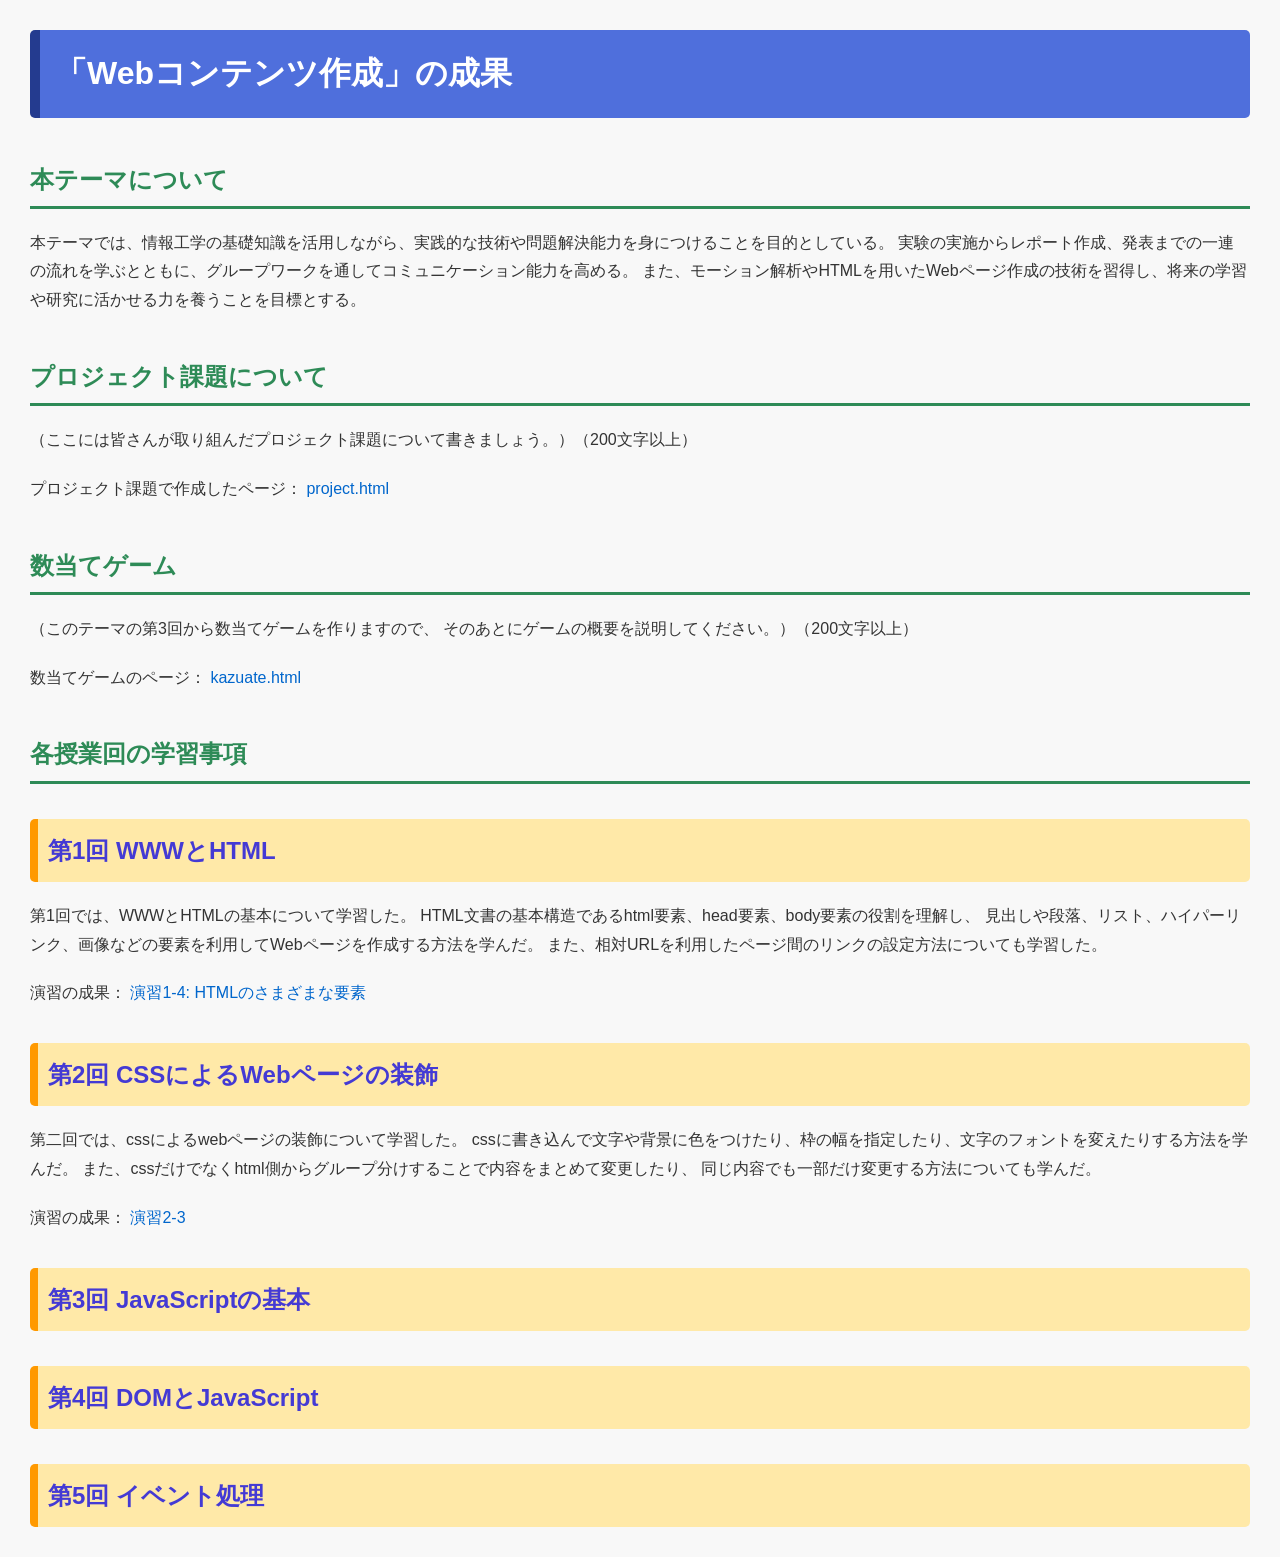
==== index.html @ 3041948b "手直し" ====
<!DOCTYPE html>
<html lang="ja">
<head>
    <meta charset="UTF-8">
    <title>「Webコンテンツ作成」の成果</title>
    <link rel="stylesheet" href="index.css">
</head>
<body>

    <h1>「Webコンテンツ作成」の成果</h1>

    <h2>本テーマについて</h2>

    <p>
        本テーマでは、情報工学の基礎知識を活用しながら、実践的な技術や問題解決能力を身につけることを目的としている。
        実験の実施からレポート作成、発表までの一連の流れを学ぶとともに、グループワークを通してコミュニケーション能力を高める。
        また、モーション解析やHTMLを用いたWebページ作成の技術を習得し、将来の学習や研究に活かせる力を養うことを目標とする。
    </p>

    <h2>プロジェクト課題について</h2>

    <p>
        （ここには皆さんが取り組んだプロジェクト課題について書きましょう。）（200文字以上）
    </p>

    <p>
        プロジェクト課題で作成したページ：
        <a href="project.html">project.html</a>
    </p>

    <h2>数当てゲーム</h2>

    <p>
        （このテーマの第3回から数当てゲームを作りますので、
        そのあとにゲームの概要を説明してください。）（200文字以上）
    </p>

    <p>
        数当てゲームのページ：
        <a href="kazuate.html">kazuate.html</a>
    </p>

    <h2>各授業回の学習事項</h2>

    <h2 class="lesson">第1回 WWWとHTML</h2>

    <p>
        第1回では、WWWとHTMLの基本について学習した。
        HTML文書の基本構造であるhtml要素、head要素、body要素の役割を理解し、
        見出しや段落、リスト、ハイパーリンク、画像などの要素を利用してWebページを作成する方法を学んだ。
        また、相対URLを利用したページ間のリンクの設定方法についても学習した。
    </p>

    <p>
        演習の成果：
        <a href="practice-html/elements.html">演習1-4: HTMLのさまざまな要素</a>
    </p>

    <h2 class="lesson">第2回 CSSによるWebページの装飾</h2>
    
    <p>
        第二回では、cssによるwebページの装飾について学習した。
        cssに書き込んで文字や背景に色をつけたり、枠の幅を指定したり、文字のフォントを変えたりする方法を学んだ。
        また、cssだけでなくhtml側からグループ分けすることで内容をまとめて変更したり、
        同じ内容でも一部だけ変更する方法についても学んだ。
    </p>

    <p>
        演習の成果：
        <a href="practice-css/browser-intro.html">演習2-3</a>
    </p>


    <h2 class="lesson">第3回 JavaScriptの基本</h2>

    <h2 class="lesson">第4回 DOMとJavaScript</h2>

    <h2 class="lesson">第5回 イベント処理</h2>

</body>
</html>
---- index.css ----
body {
    font-family: sans-serif;
    background-color: #f8f8f8;
    color: #333333;
    line-height: 1.8;
    margin: 30px;
}


h1 {
    background-color: #4f6fdc;
    color: white;
    padding: 15px;
    border-left: 10px solid #243b8f;
    border-radius: 5px;
}


h2 {
    color: #2e8b57;
    border-bottom: 3px solid #2e8b57;
    padding-bottom: 5px;
    margin-top: 40px;
}


h2.lesson {
    background-color: #ffe9a8;
    color: #443ad4;
    border-left: 8px solid #ff9900;
    border-bottom: none;
    padding: 10px;
    margin-top: 35px;
    border-radius: 5px;
}

p {
    margin-bottom: 20px;
}

a {
    color: #0066cc;
    text-decoration: none;
}

a:hover {
    text-decoration: underline;
}
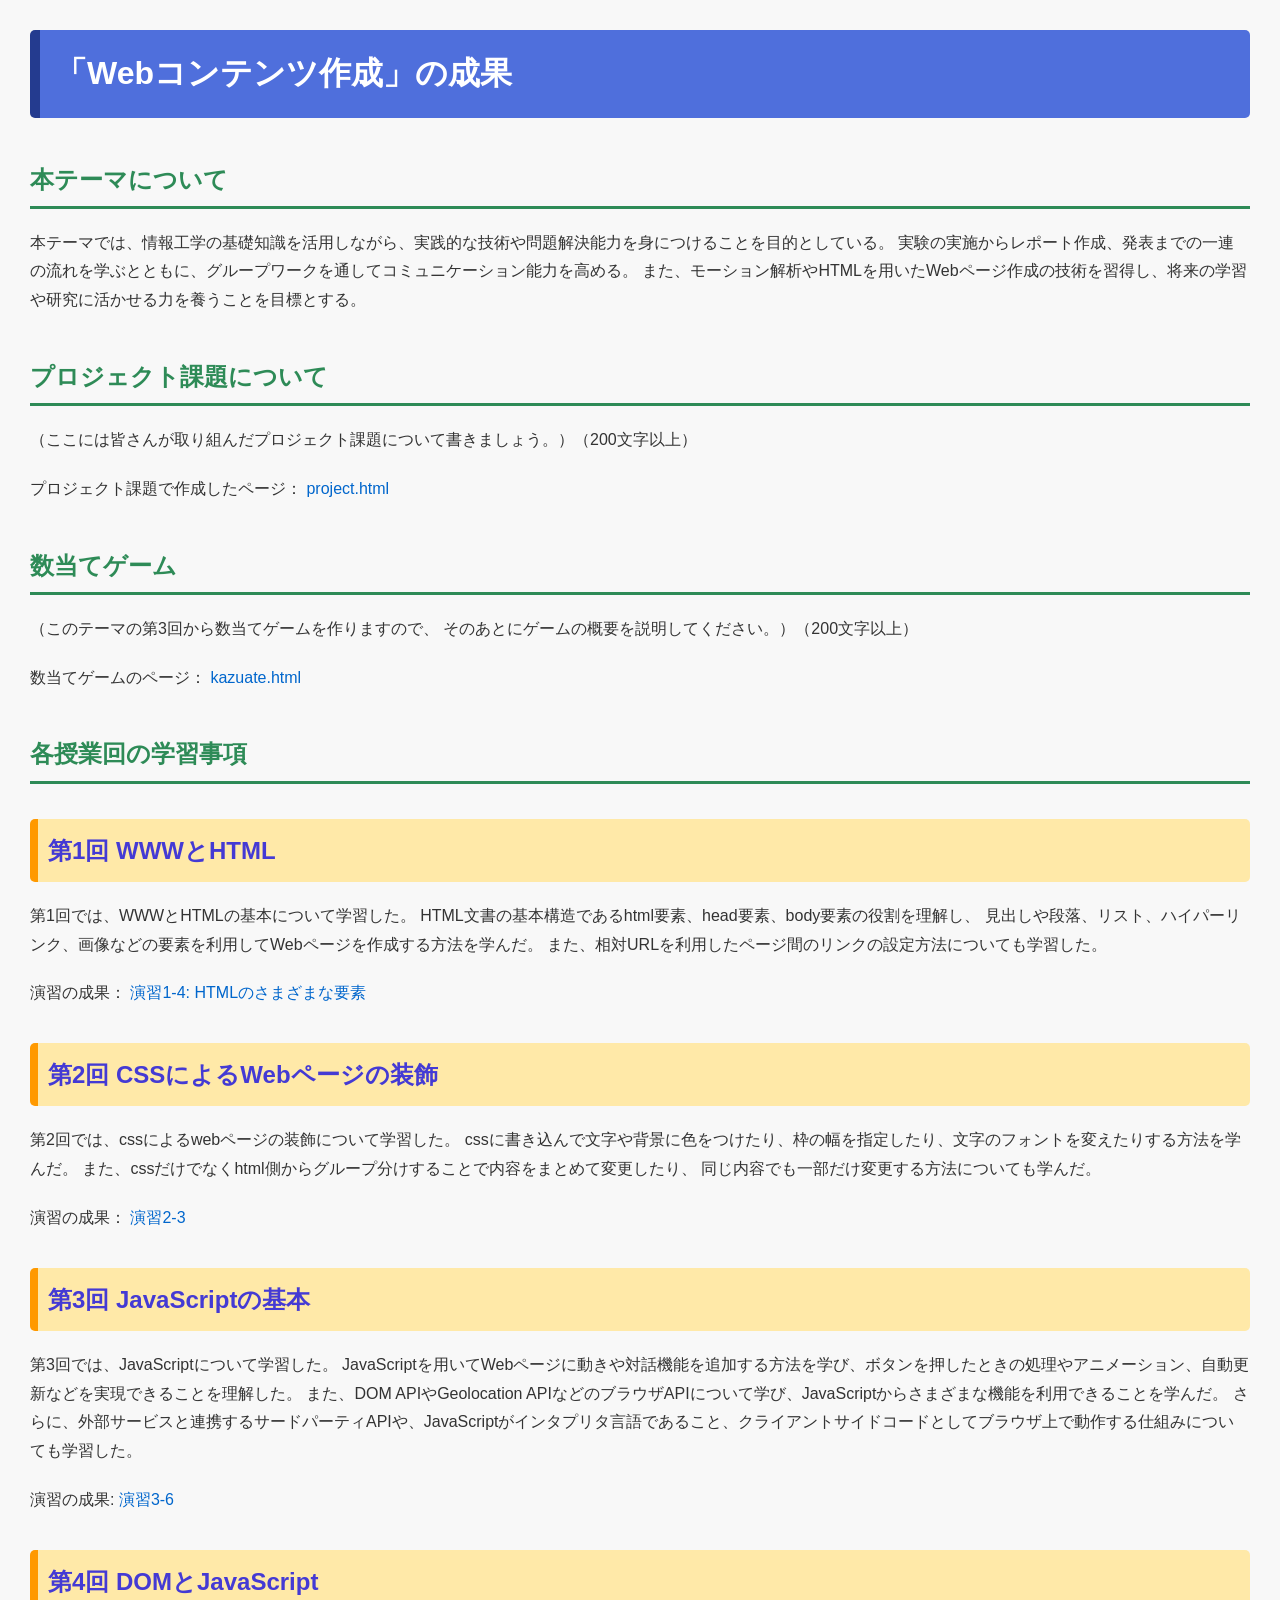
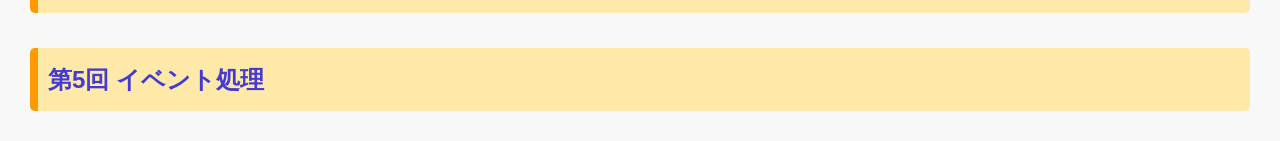
==== commit 31674679: "第三回" ====
--- a/index.html
+++ b/index.html
@@ -59,7 +59,7 @@
     <h2 class="lesson">第2回 CSSによるWebページの装飾</h2>
     
     <p>
-        第二回では、cssによるwebページの装飾について学習した。
+        第2回では、cssによるwebページの装飾について学習した。
         cssに書き込んで文字や背景に色をつけたり、枠の幅を指定したり、文字のフォントを変えたりする方法を学んだ。
         また、cssだけでなくhtml側からグループ分けすることで内容をまとめて変更したり、
         同じ内容でも一部だけ変更する方法についても学んだ。
@@ -73,6 +73,19 @@
 
     <h2 class="lesson">第3回 JavaScriptの基本</h2>
 
+    <p>
+        第3回では、JavaScriptについて学習した。
+        JavaScriptを用いてWebページに動きや対話機能を追加する方法を学び、ボタンを押したときの処理やアニメーション、自動更新などを実現できることを理解した。
+        また、DOM APIやGeolocation APIなどのブラウザAPIについて学び、JavaScriptからさまざまな機能を利用できることを学んだ。
+        さらに、外部サービスと連携するサードパーティAPIや、JavaScriptがインタプリタ言語であること、クライアントサイドコードとしてブラウザ上で動作する仕組みについても学習した。
+
+    </p>
+
+    <p>
+        演習の成果:
+        <a href="practice-js/obj-practice.html">演習3-6</a>
+    </p>
+
     <h2 class="lesson">第4回 DOMとJavaScript</h2>
 
     <h2 class="lesson">第5回 イベント処理</h2>
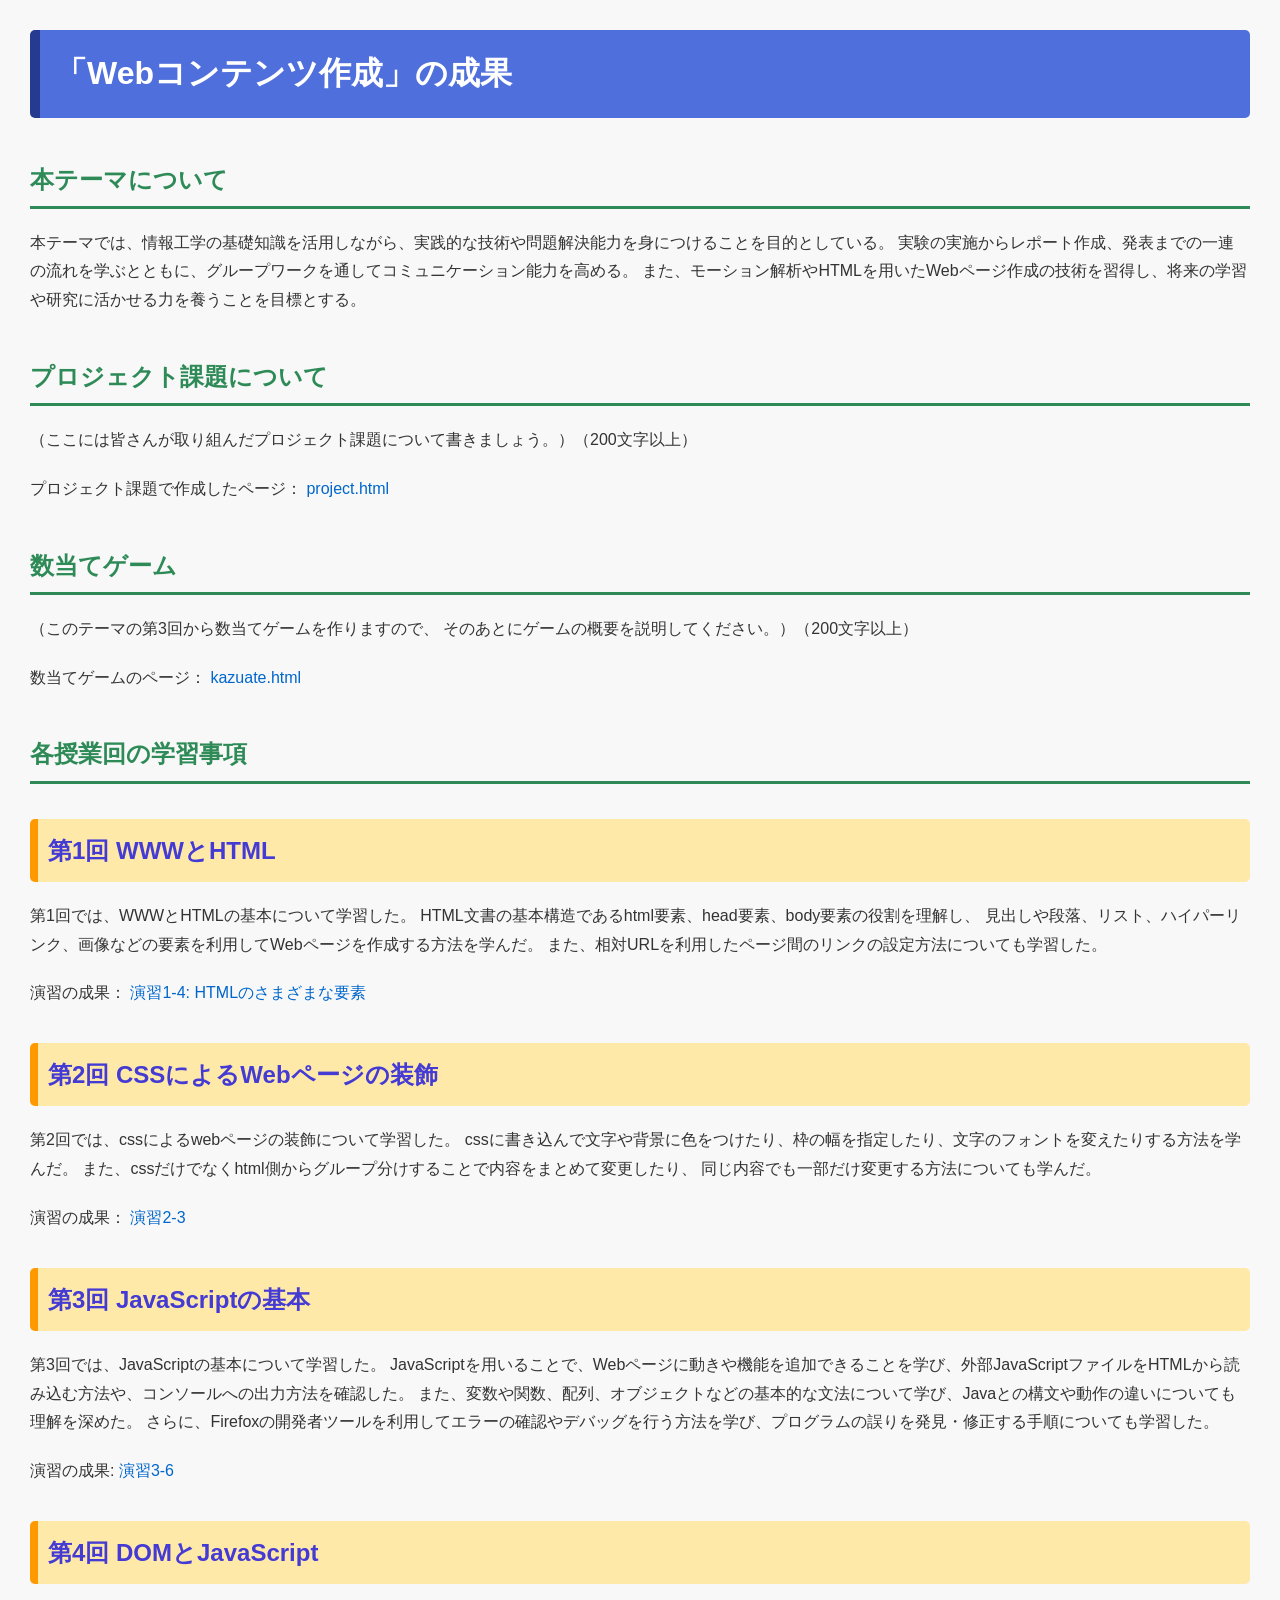
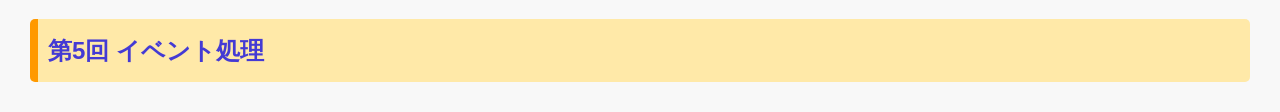
==== commit 6d5b4514: "手直し" ====
--- a/index.html
+++ b/index.html
@@ -74,10 +74,10 @@
     <h2 class="lesson">第3回 JavaScriptの基本</h2>
 
     <p>
-        第3回では、JavaScriptについて学習した。
-        JavaScriptを用いてWebページに動きや対話機能を追加する方法を学び、ボタンを押したときの処理やアニメーション、自動更新などを実現できることを理解した。
-        また、DOM APIやGeolocation APIなどのブラウザAPIについて学び、JavaScriptからさまざまな機能を利用できることを学んだ。
-        さらに、外部サービスと連携するサードパーティAPIや、JavaScriptがインタプリタ言語であること、クライアントサイドコードとしてブラウザ上で動作する仕組みについても学習した。
+        第3回では、JavaScriptの基本について学習した。
+        JavaScriptを用いることで、Webページに動きや機能を追加できることを学び、外部JavaScriptファイルをHTMLから読み込む方法や、コンソールへの出力方法を確認した。
+        また、変数や関数、配列、オブジェクトなどの基本的な文法について学び、Javaとの構文や動作の違いについても理解を深めた。
+        さらに、Firefoxの開発者ツールを利用してエラーの確認やデバッグを行う方法を学び、プログラムの誤りを発見・修正する手順についても学習した。
 
     </p>
 
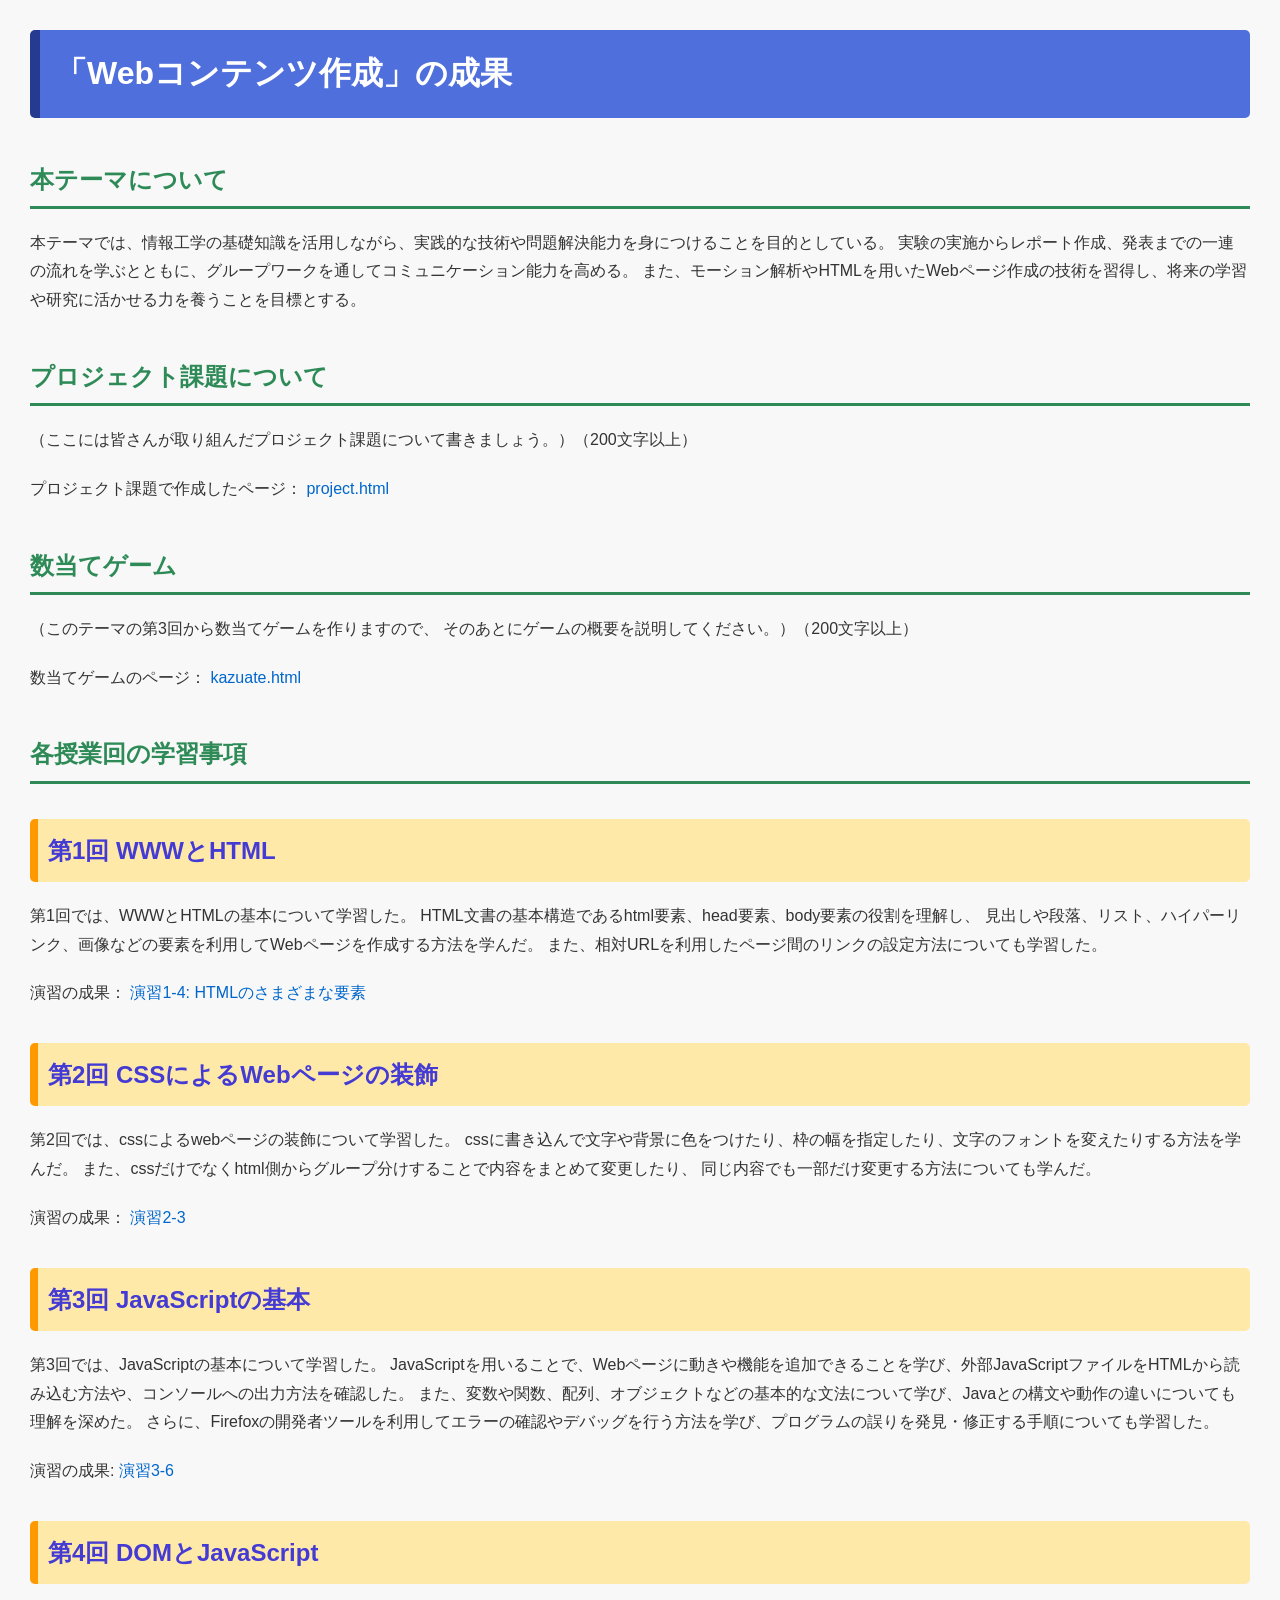
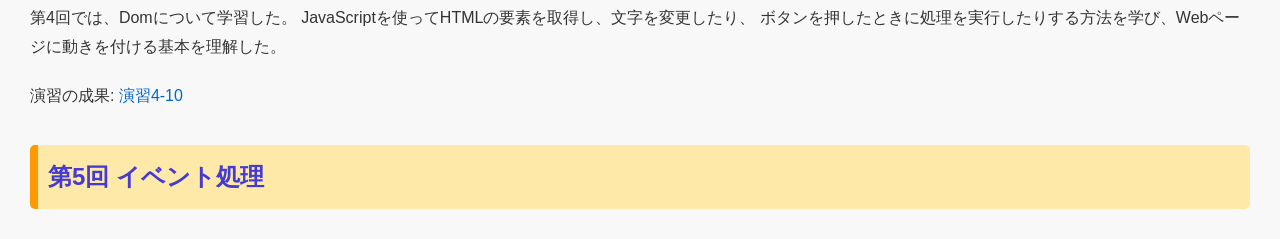
==== commit f69d15a7: "第4回" ====
--- a/index.html
+++ b/index.html
@@ -88,6 +88,17 @@
 
     <h2 class="lesson">第4回 DOMとJavaScript</h2>
 
+    <p>
+        第4回では、Domについて学習した。
+        JavaScriptを使ってHTMLの要素を取得し、文字を変更したり、
+        ボタンを押したときに処理を実行したりする方法を学び、Webページに動きを付ける基本を理解した。
+    </p>
+
+    <p>
+        演習の成果:
+        <a href="practice-eventdom/tashizan.html">演習4-10</a>
+    </p>
+
     <h2 class="lesson">第5回 イベント処理</h2>
 
 </body>
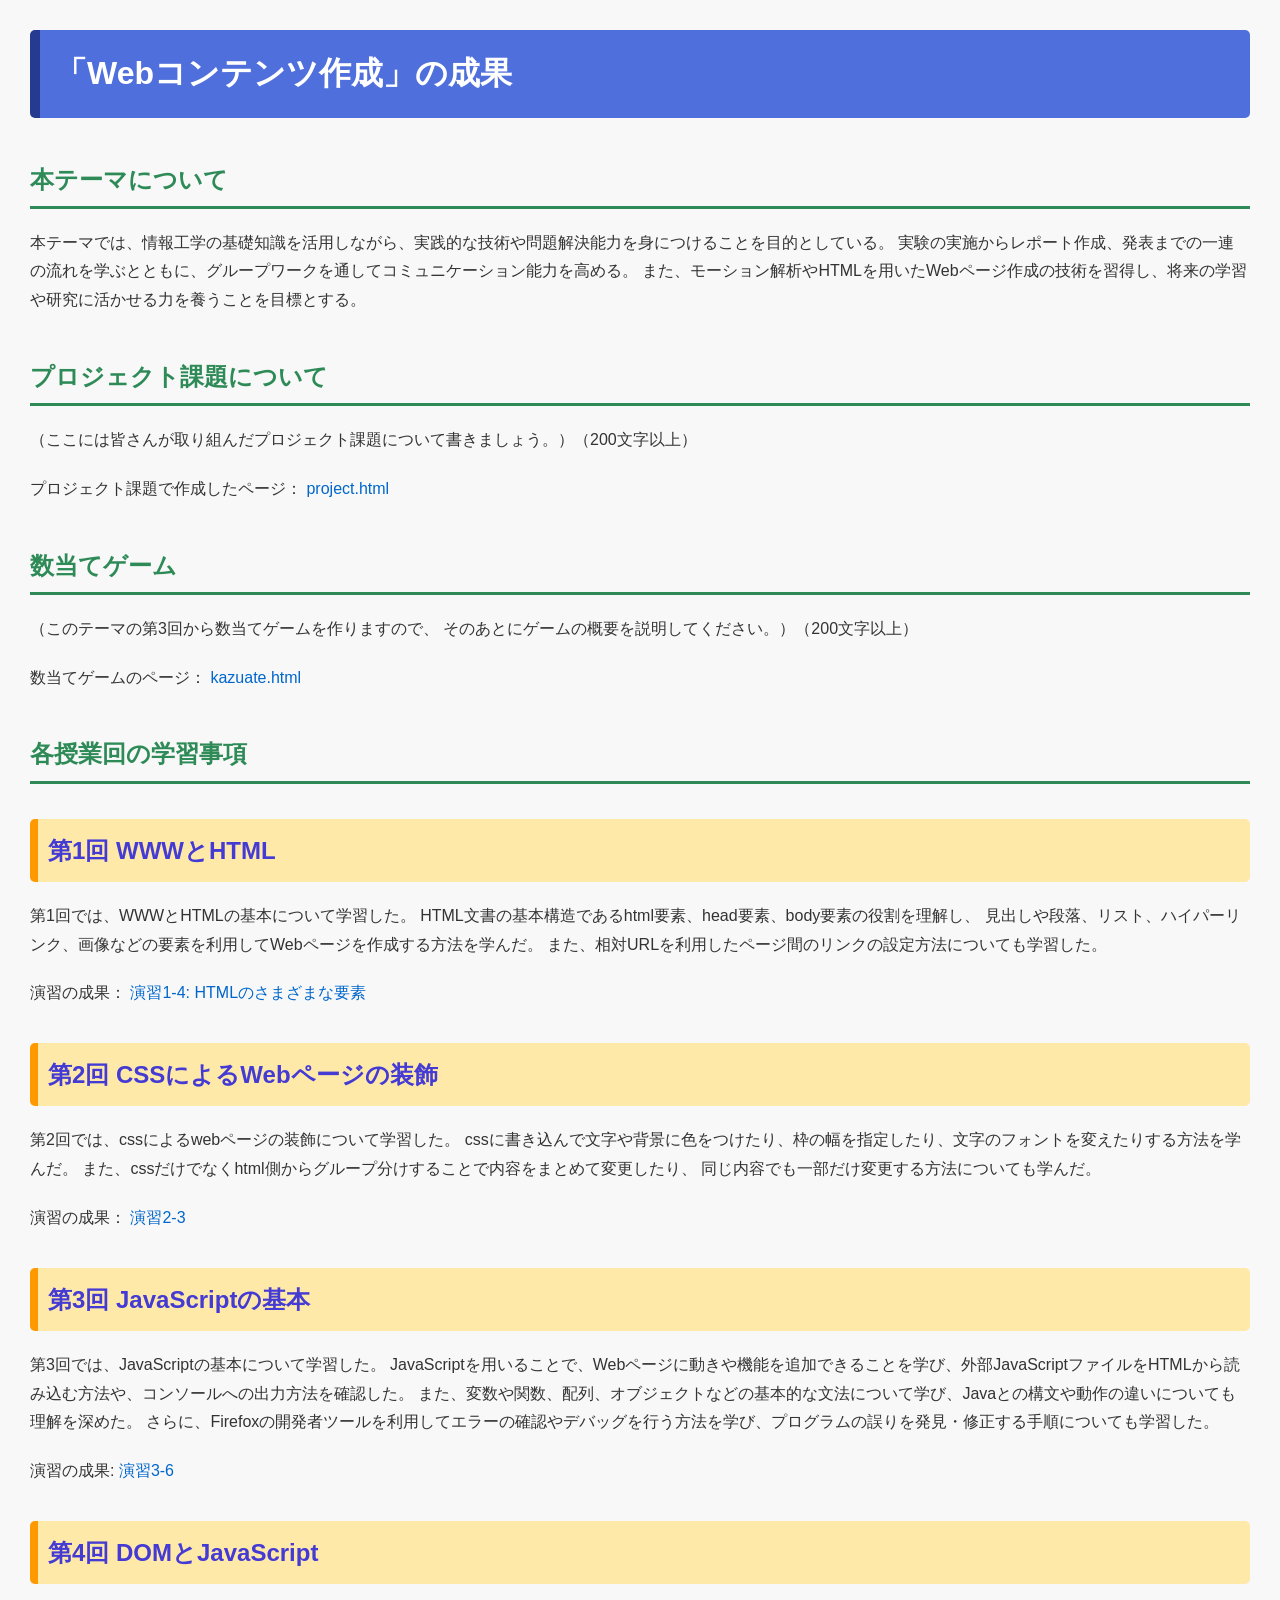
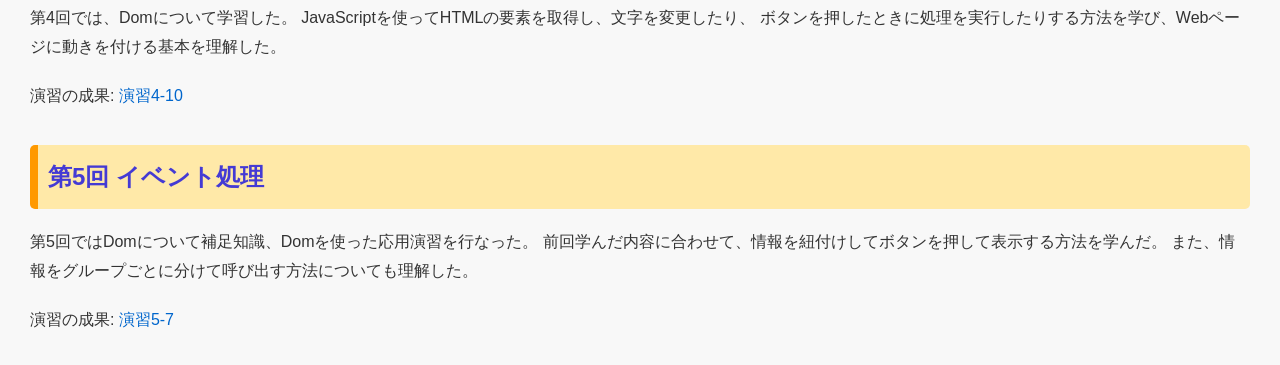
==== commit f710c85f: "第五回" ====
--- a/index.html
+++ b/index.html
@@ -100,6 +100,17 @@
     </p>
 
     <h2 class="lesson">第5回 イベント処理</h2>
+    
+    <p>
+        第5回ではDomについて補足知識、Domを使った応用演習を行なった。
+        前回学んだ内容に合わせて、情報を紐付けしてボタンを押して表示する方法を学んだ。
+        また、情報をグループごとに分けて呼び出す方法についても理解した。
+    </p>
+
+    <p>
+        演習の成果:
+        <a href="practice-dom2/dom2-exercise.html">演習5-7</a>
+    </p>
 
 </body>
 </html>
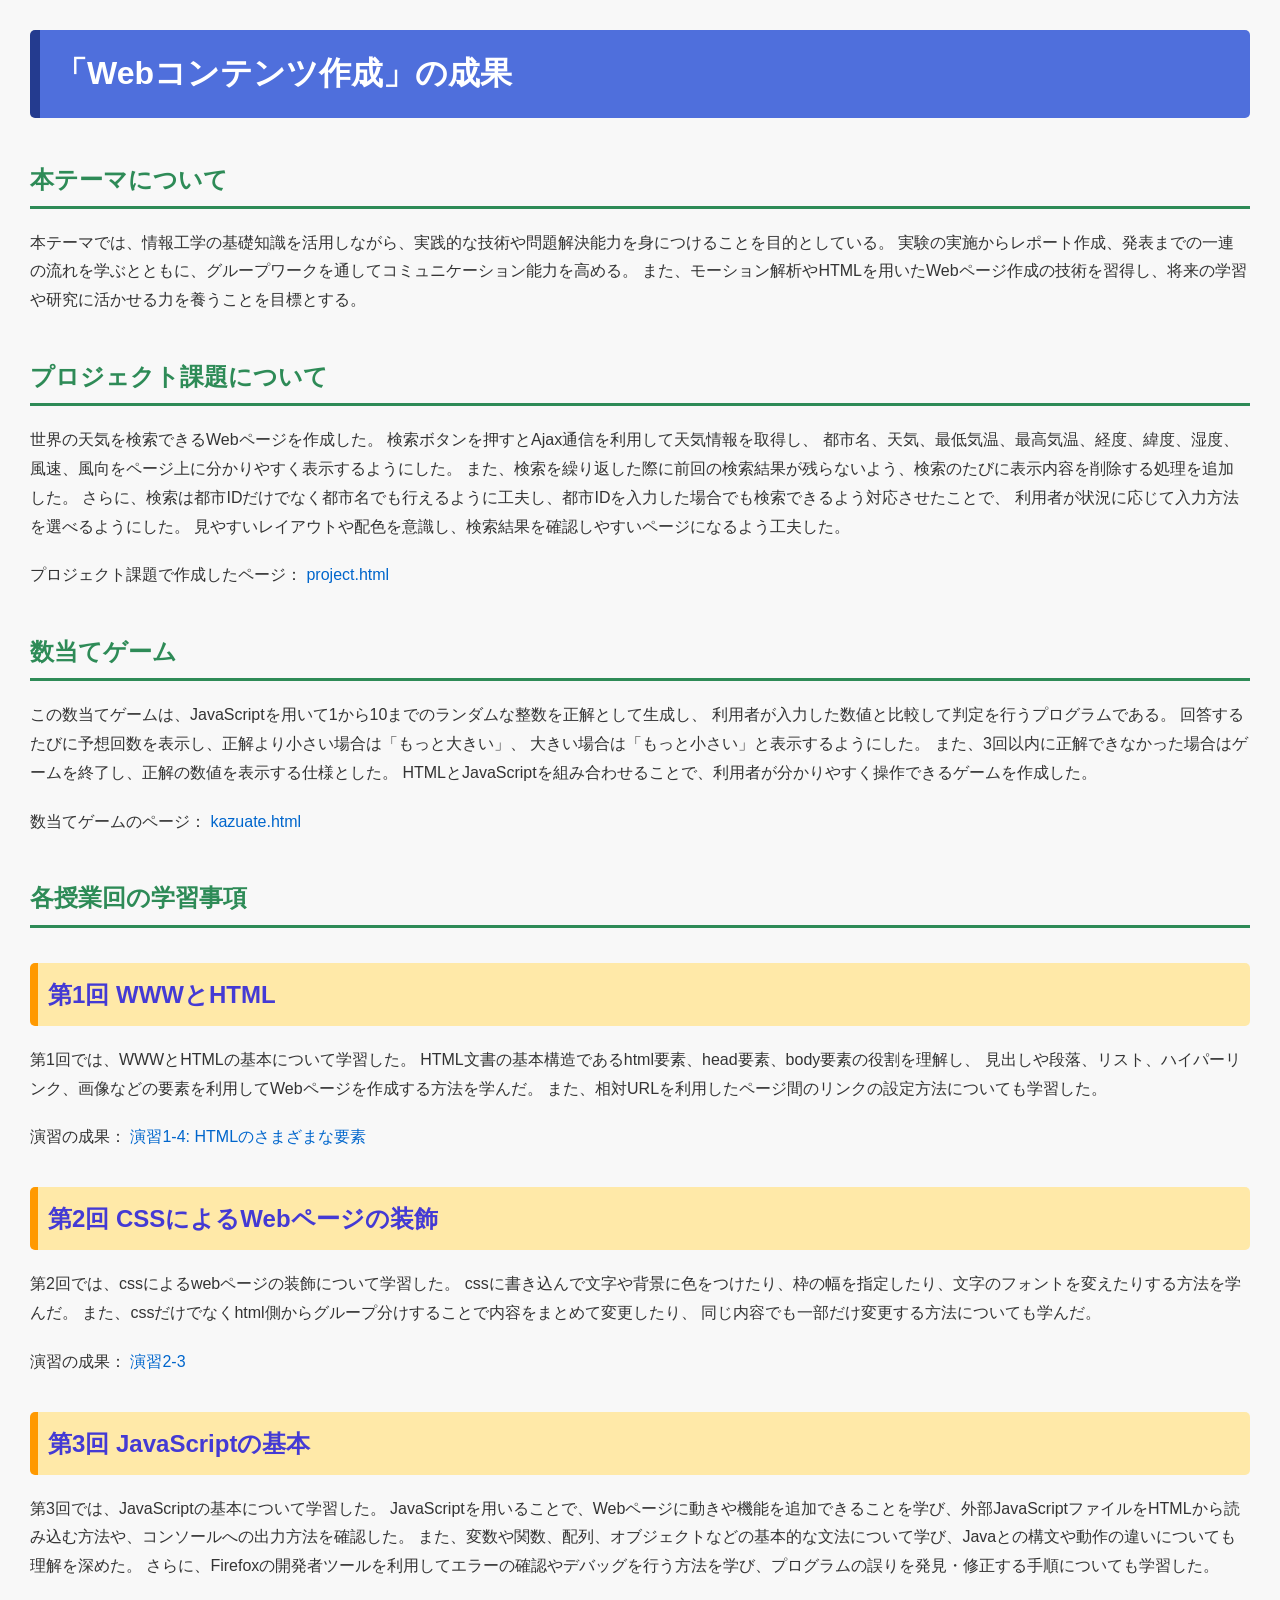
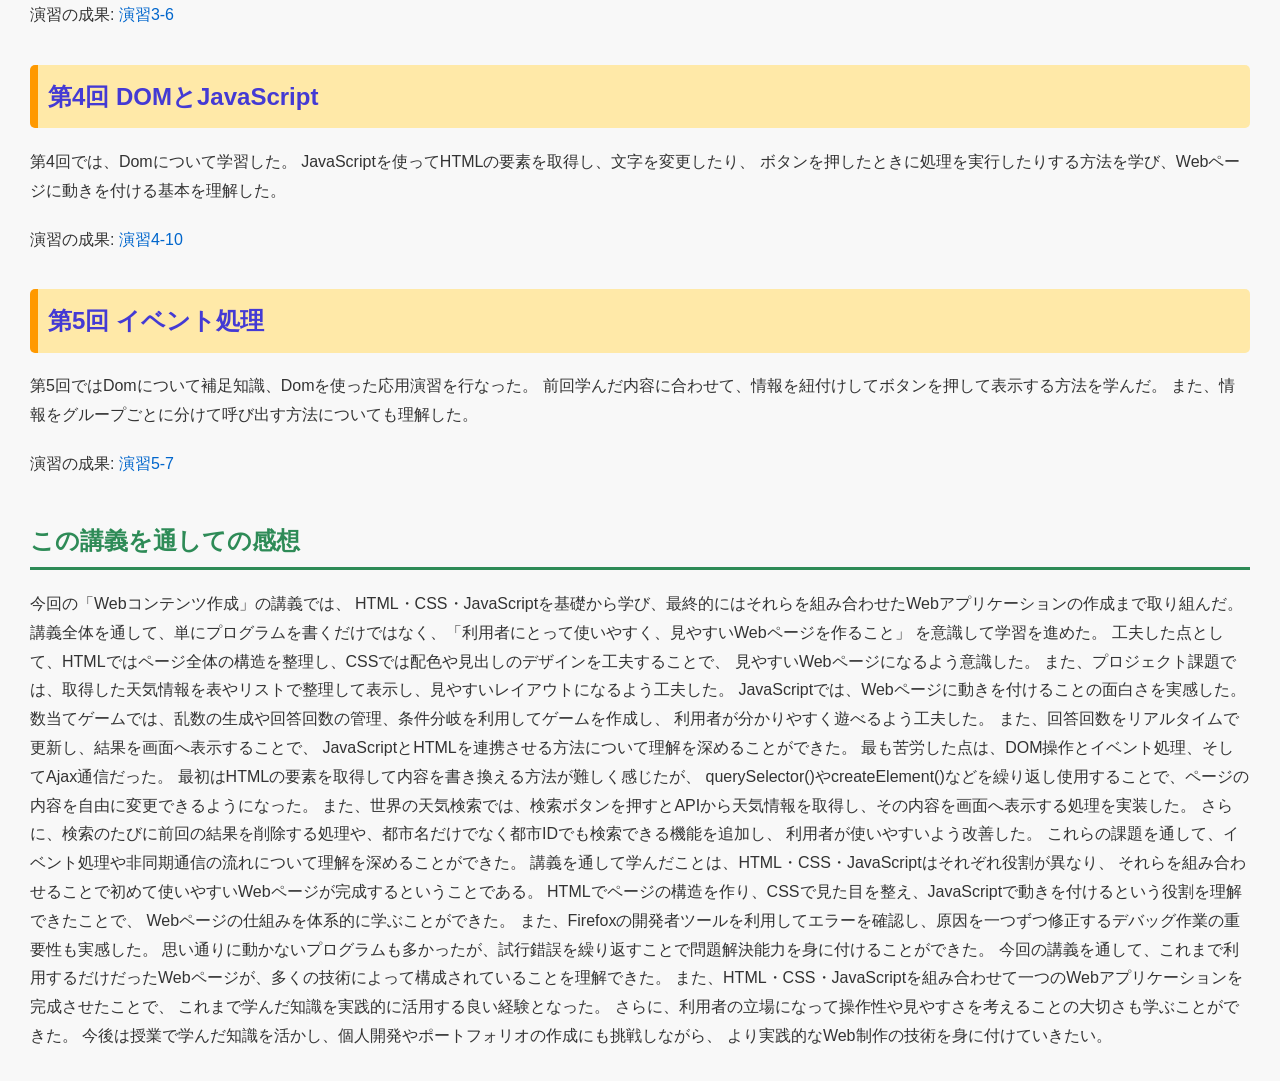
==== commit 5becef1e: "最後" ====
--- a/index.html
+++ b/index.html
@@ -20,7 +20,14 @@
     <h2>プロジェクト課題について</h2>
 
     <p>
-        （ここには皆さんが取り組んだプロジェクト課題について書きましょう。）（200文字以上）
+        世界の天気を検索できるWebページを作成した。
+        検索ボタンを押すとAjax通信を利用して天気情報を取得し、
+        都市名、天気、最低気温、最高気温、経度、緯度、湿度、風速、風向をページ上に分かりやすく表示するようにした。
+        また、検索を繰り返した際に前回の検索結果が残らないよう、検索のたびに表示内容を削除する処理を追加した。
+        さらに、検索は都市IDだけでなく都市名でも行えるように工夫し、都市IDを入力した場合でも検索できるよう対応させたことで、
+        利用者が状況に応じて入力方法を選べるようにした。
+        見やすいレイアウトや配色を意識し、検索結果を確認しやすいページになるよう工夫した。
+
     </p>
 
     <p>
@@ -31,8 +38,12 @@
     <h2>数当てゲーム</h2>
 
     <p>
-        （このテーマの第3回から数当てゲームを作りますので、
-        そのあとにゲームの概要を説明してください。）（200文字以上）
+        この数当てゲームは、JavaScriptを用いて1から10までのランダムな整数を正解として生成し、
+        利用者が入力した数値と比較して判定を行うプログラムである。
+        回答するたびに予想回数を表示し、正解より小さい場合は「もっと大きい」、
+        大きい場合は「もっと小さい」と表示するようにした。
+        また、3回以内に正解できなかった場合はゲームを終了し、正解の数値を表示する仕様とした。
+        HTMLとJavaScriptを組み合わせることで、利用者が分かりやすく操作できるゲームを作成した。
     </p>
 
     <p>
@@ -112,5 +123,41 @@
         <a href="practice-dom2/dom2-exercise.html">演習5-7</a>
     </p>
 
+    <h2>この講義を通しての感想</h2>
+
+    <p>
+        今回の「Webコンテンツ作成」の講義では、
+        HTML・CSS・JavaScriptを基礎から学び、最終的にはそれらを組み合わせたWebアプリケーションの作成まで取り組んだ。
+        講義全体を通して、単にプログラムを書くだけではなく、「利用者にとって使いやすく、見やすいWebページを作ること」
+        を意識して学習を進めた。
+        工夫した点として、HTMLではページ全体の構造を整理し、CSSでは配色や見出しのデザインを工夫することで、
+        見やすいWebページになるよう意識した。
+        また、プロジェクト課題では、取得した天気情報を表やリストで整理して表示し、見やすいレイアウトになるよう工夫した。
+        JavaScriptでは、Webページに動きを付けることの面白さを実感した。
+        数当てゲームでは、乱数の生成や回答回数の管理、条件分岐を利用してゲームを作成し、
+        利用者が分かりやすく遊べるよう工夫した。
+        また、回答回数をリアルタイムで更新し、結果を画面へ表示することで、
+        JavaScriptとHTMLを連携させる方法について理解を深めることができた。
+        最も苦労した点は、DOM操作とイベント処理、そしてAjax通信だった。
+        最初はHTMLの要素を取得して内容を書き換える方法が難しく感じたが、
+        querySelector()やcreateElement()などを繰り返し使用することで、ページの内容を自由に変更できるようになった。
+        また、世界の天気検索では、検索ボタンを押すとAPIから天気情報を取得し、その内容を画面へ表示する処理を実装した。
+        さらに、検索のたびに前回の結果を削除する処理や、都市名だけでなく都市IDでも検索できる機能を追加し、
+        利用者が使いやすいよう改善した。
+        これらの課題を通して、イベント処理や非同期通信の流れについて理解を深めることができた。
+        講義を通して学んだことは、HTML・CSS・JavaScriptはそれぞれ役割が異なり、
+        それらを組み合わせることで初めて使いやすいWebページが完成するということである。
+        HTMLでページの構造を作り、CSSで見た目を整え、JavaScriptで動きを付けるという役割を理解できたことで、
+        Webページの仕組みを体系的に学ぶことができた。
+        また、Firefoxの開発者ツールを利用してエラーを確認し、原因を一つずつ修正するデバッグ作業の重要性も実感した。
+        思い通りに動かないプログラムも多かったが、試行錯誤を繰り返すことで問題解決能力を身に付けることができた。
+        今回の講義を通して、これまで利用するだけだったWebページが、多くの技術によって構成されていることを理解できた。
+        また、HTML・CSS・JavaScriptを組み合わせて一つのWebアプリケーションを完成させたことで、
+        これまで学んだ知識を実践的に活用する良い経験となった。
+        さらに、利用者の立場になって操作性や見やすさを考えることの大切さも学ぶことができた。
+        今後は授業で学んだ知識を活かし、個人開発やポートフォリオの作成にも挑戦しながら、
+        より実践的なWeb制作の技術を身に付けていきたい。
+
+    </p>
 </body>
 </html>
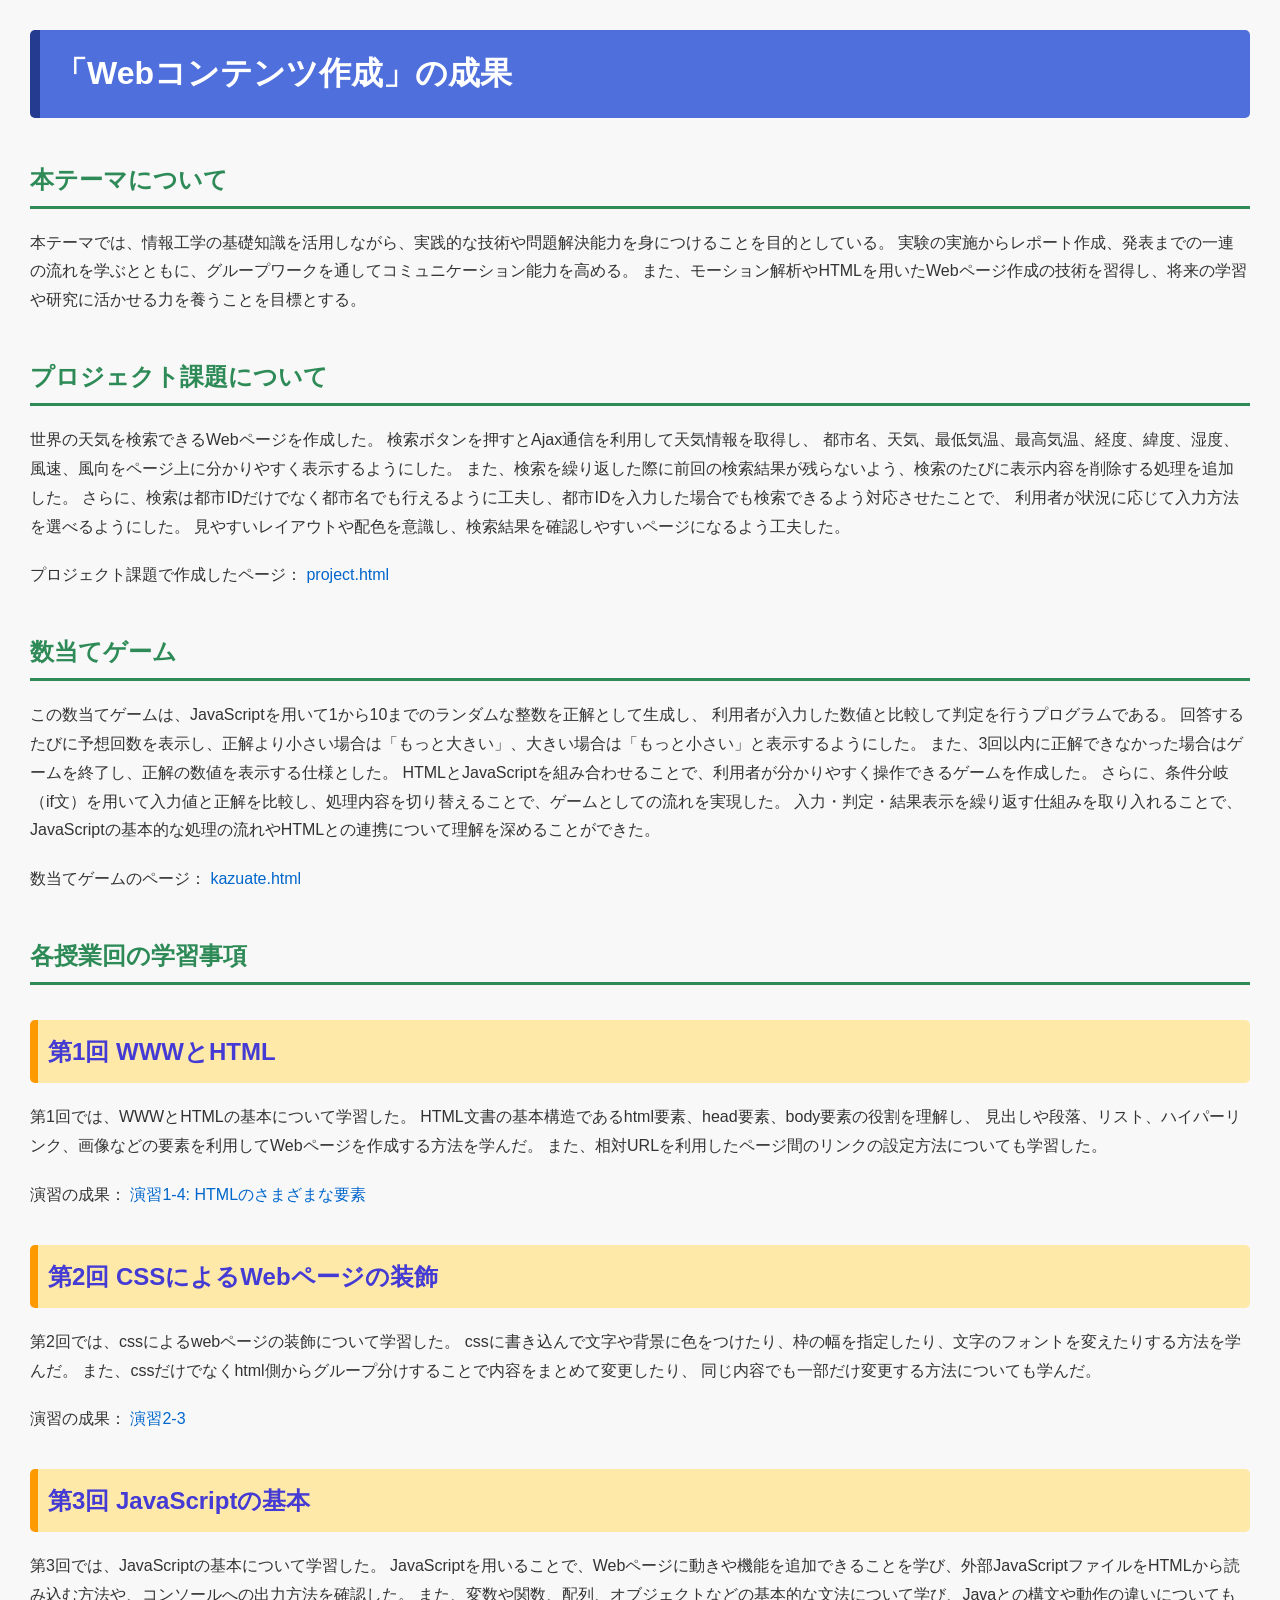
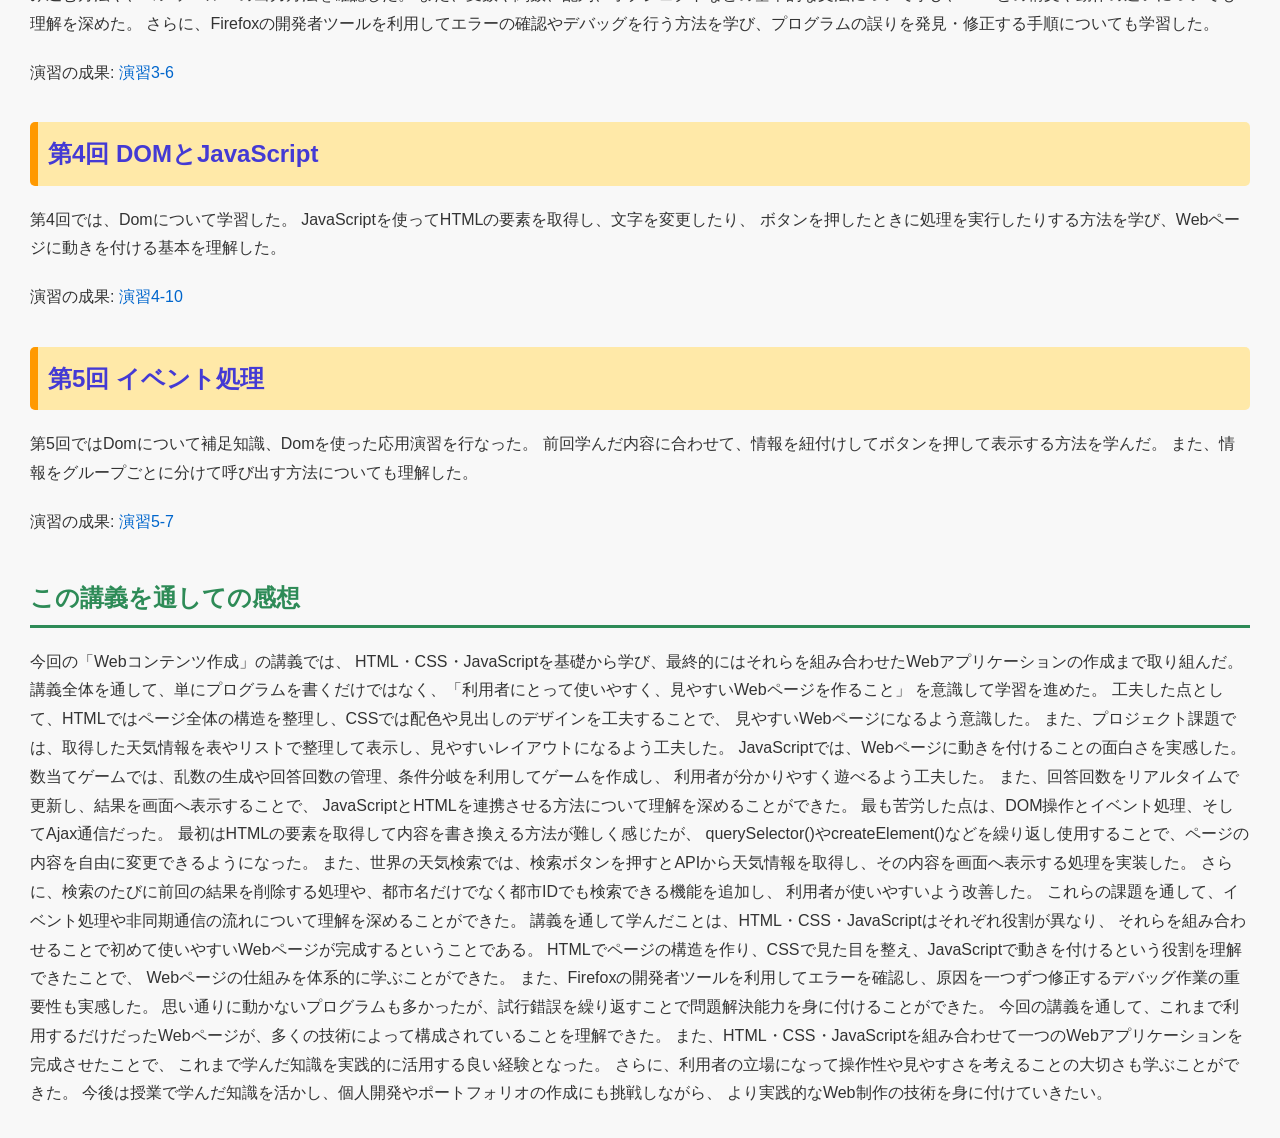
==== commit 54062925: "最後" ====
--- a/index.html
+++ b/index.html
@@ -40,10 +40,12 @@
     <p>
         この数当てゲームは、JavaScriptを用いて1から10までのランダムな整数を正解として生成し、
         利用者が入力した数値と比較して判定を行うプログラムである。
-        回答するたびに予想回数を表示し、正解より小さい場合は「もっと大きい」、
-        大きい場合は「もっと小さい」と表示するようにした。
+        回答するたびに予想回数を表示し、正解より小さい場合は「もっと大きい」、大きい場合は「もっと小さい」と表示するようにした。
         また、3回以内に正解できなかった場合はゲームを終了し、正解の数値を表示する仕様とした。
         HTMLとJavaScriptを組み合わせることで、利用者が分かりやすく操作できるゲームを作成した。
+        さらに、条件分岐（if文）を用いて入力値と正解を比較し、処理内容を切り替えることで、ゲームとしての流れを実現した。
+        入力・判定・結果表示を繰り返す仕組みを取り入れることで、
+        JavaScriptの基本的な処理の流れやHTMLとの連携について理解を深めることができた。
     </p>
 
     <p>
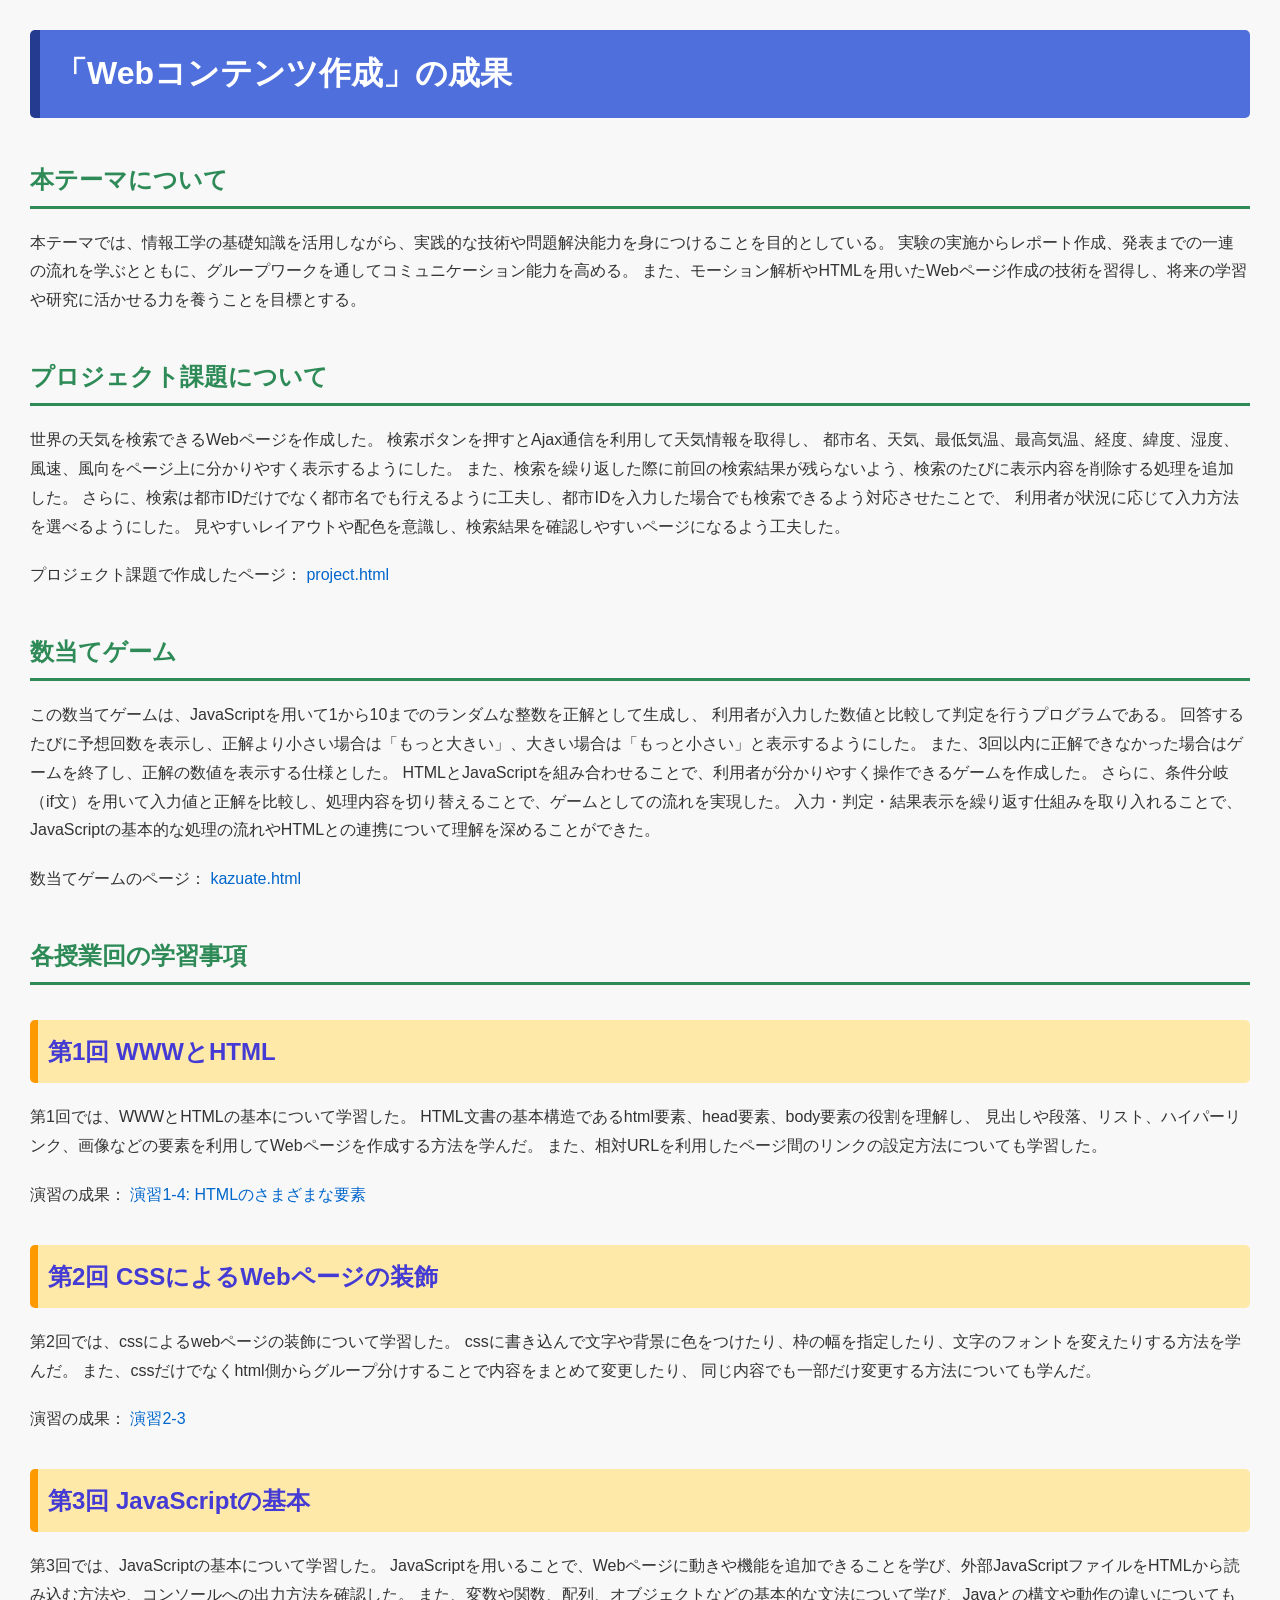
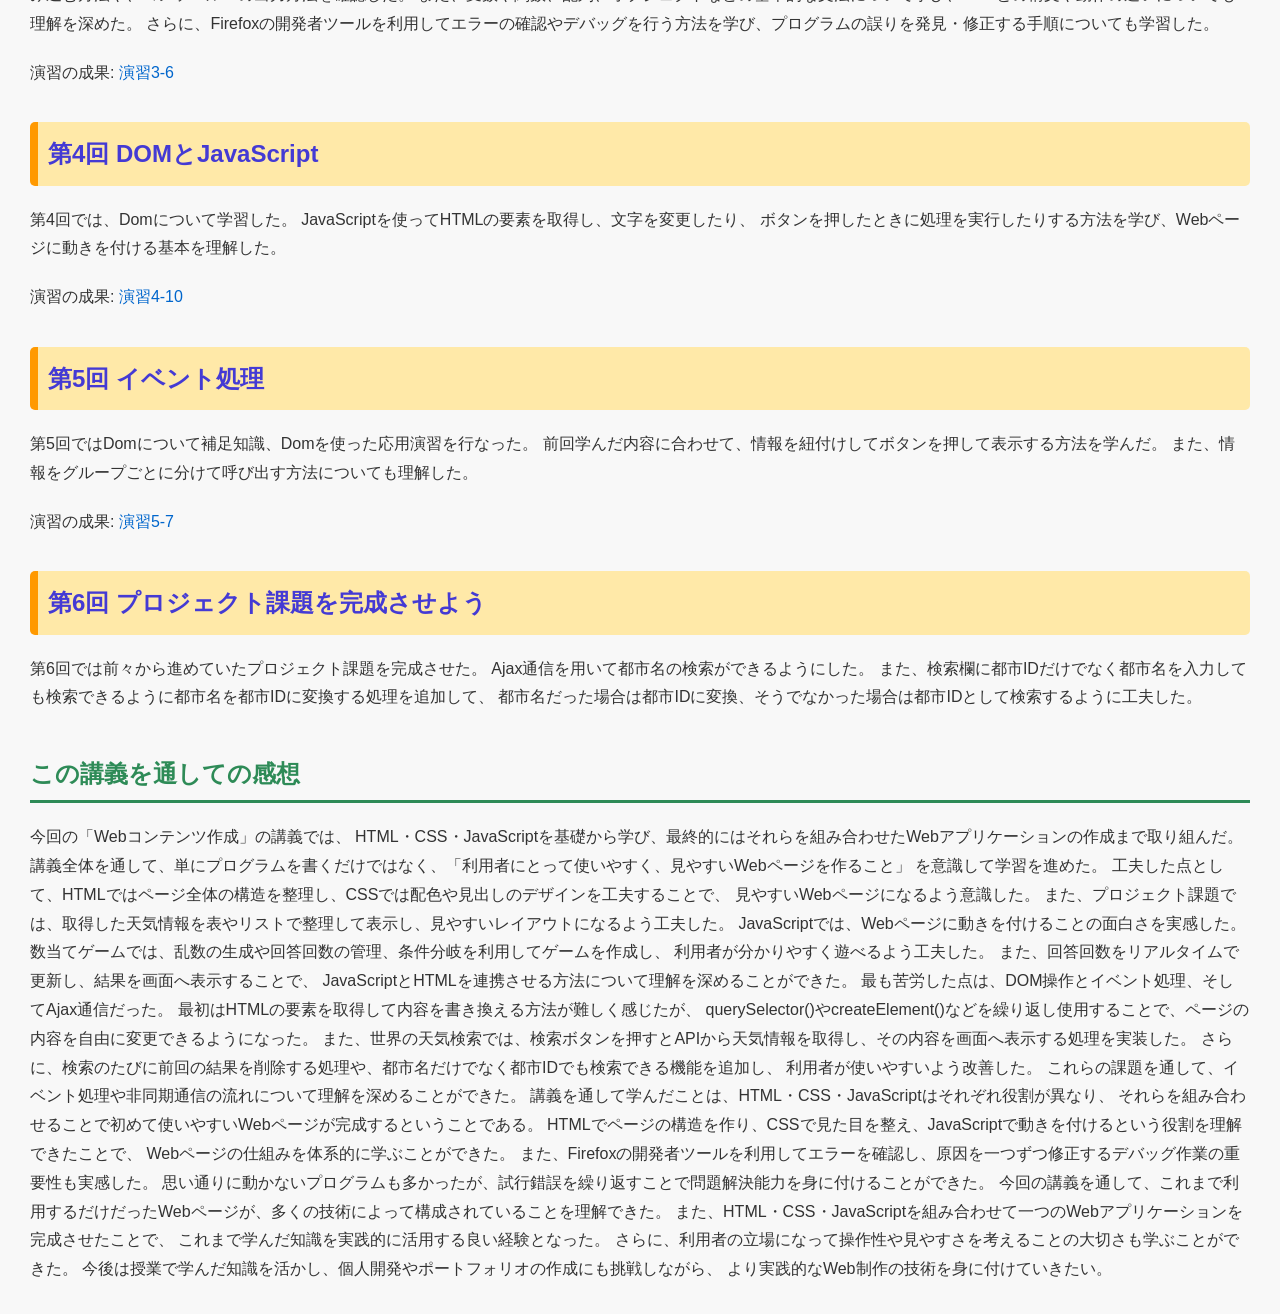
==== commit 9faebb81: "手直し" ====
--- a/index.html
+++ b/index.html
@@ -124,6 +124,14 @@
         演習の成果:
         <a href="practice-dom2/dom2-exercise.html">演習5-7</a>
     </p>
+    <h2 class="lesson">第6回 プロジェクト課題を完成させよう</h2>
+
+    <p>
+        第6回では前々から進めていたプロジェクト課題を完成させた。
+        Ajax通信を用いて都市名の検索ができるようにした。
+        また、検索欄に都市IDだけでなく都市名を入力しても検索できるように都市名を都市IDに変換する処理を追加して、
+        都市名だった場合は都市IDに変換、そうでなかった場合は都市IDとして検索するように工夫した。
+    </p>
 
     <h2>この講義を通しての感想</h2>
 
